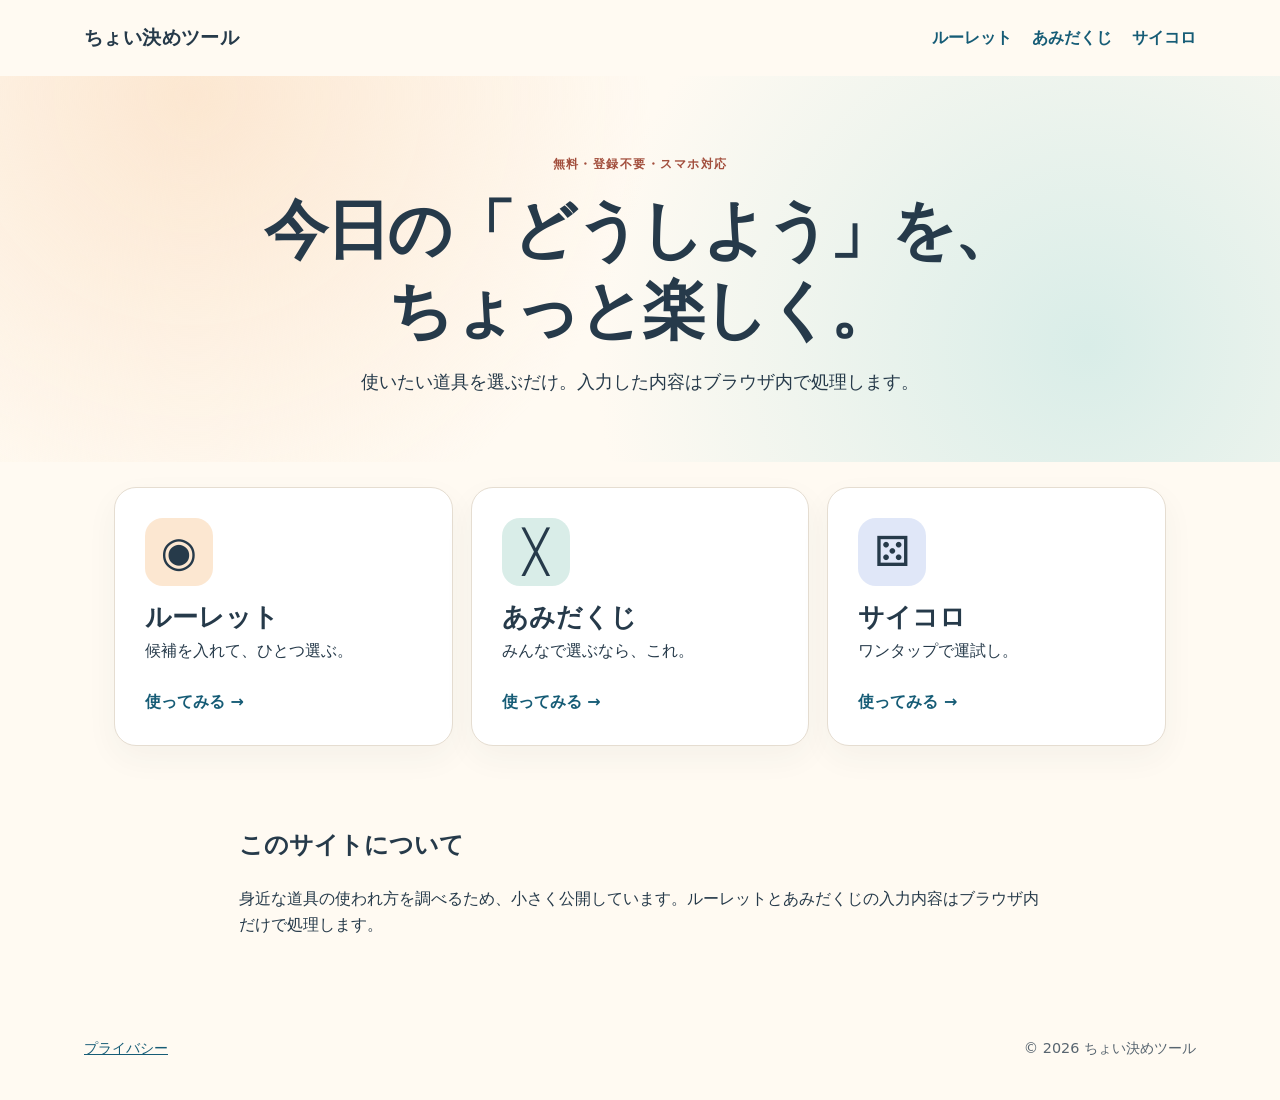
==== index.html @ 54b1e420 "Create static tool research site" ====
<!doctype html>
<html lang="ja">
<head>
  <meta charset="utf-8">
  <meta name="viewport" content="width=device-width, initial-scale=1">
  <meta name="description" content="無料・登録不要のルーレット、あみだくじ、サイコロ。迷ったことを楽しく決めよう。">
  <meta http-equiv="Content-Security-Policy" content="default-src 'none'; script-src 'self' https://www.googletagmanager.com; style-src 'self'; img-src 'self' data:; connect-src https://www.google-analytics.com https://region1.google-analytics.com; base-uri 'none'; form-action 'none'; object-src 'none'">
  <title>ちょい決めツール｜迷ったら、楽しく決めよう</title>
  <link rel="stylesheet" href="./assets/style.css">
  <script defer src="./assets/config.js"></script>
  <script defer src="./assets/analytics.js"></script>
</head>
<body>
  <header class="site-header"><a class="brand" href="./">ちょい決めツール</a><nav aria-label="ツール"><a href="./roulette.html">ルーレット</a><a href="./amidaku.html">あみだくじ</a><a href="./dice.html">サイコロ</a></nav></header>
  <main>
    <section class="hero"><div class="eyebrow">無料・登録不要・スマホ対応</div><h1>今日の「どうしよう」を、<br>ちょっと楽しく。</h1><p>使いたい道具を選ぶだけ。入力した内容はブラウザ内で処理します。</p></section>
    <div class="tool-grid">
      <a class="tool-card" href="./roulette.html"><span class="tool-icon">◉</span><h2>ルーレット</h2><p>候補を入れて、ひとつ選ぶ。</p><strong>使ってみる →</strong></a>
      <a class="tool-card" href="./amidaku.html"><span class="tool-icon">╳</span><h2>あみだくじ</h2><p>みんなで選ぶなら、これ。</p><strong>使ってみる →</strong></a>
      <a class="tool-card" href="./dice.html"><span class="tool-icon">⚄</span><h2>サイコロ</h2><p>ワンタップで運試し。</p><strong>使ってみる →</strong></a>
    </div>
    <section class="about"><h2>このサイトについて</h2><p>身近な道具の使われ方を調べるため、小さく公開しています。ルーレットとあみだくじの入力内容はブラウザ内だけで処理します。</p></section>
  </main>
  <footer><a href="./privacy.html">プライバシー</a><span>© 2026 ちょい決めツール</span></footer>
</body>
</html>
---- assets/style.css ----
:root{font-family:system-ui,-apple-system,"Hiragino Kaku Gothic ProN","Yu Gothic",sans-serif;color:#263a4a;background:#fffaf2;line-height:1.65}
*{box-sizing:border-box}html{scroll-behavior:smooth}body{margin:0}a{color:#165c76}a:focus-visible,button:focus-visible,textarea:focus-visible,select:focus-visible{outline:3px solid #195e82;outline-offset:3px}.site-header{max-width:1160px;margin:auto;min-height:76px;padding:18px 24px;display:flex;align-items:center;justify-content:space-between;gap:20px}.brand{font-size:1.2rem;font-weight:850;letter-spacing:.02em;text-decoration:none;color:#263a4a}.site-header nav{display:flex;gap:20px;flex-wrap:wrap}.site-header nav a{text-decoration:none;font-weight:700}.site-header nav a:hover{text-decoration:underline}.hero{padding:78px 24px 48px;text-align:center;background:radial-gradient(circle at 15% 5%,#fce7d1,transparent 40%),radial-gradient(circle at 85% 70%,#d9ede8,transparent 44%)}.eyebrow{font-size:.76rem;letter-spacing:.12em;font-weight:800;color:#a24e3c}.hero h1{font-size:clamp(2.1rem,5.5vw,4rem);line-height:1.25;letter-spacing:-.04em;margin:16px 0}.hero p{font-size:1.1rem}.tool-nav{max-width:1000px;margin:-24px auto 24px;display:grid;grid-template-columns:repeat(3,1fr);gap:12px;padding:0 24px;position:relative}.tool-nav a{background:#fff;border:1px solid #eedfcf;border-radius:18px;padding:22px;text-align:center;font-weight:800;text-decoration:none;box-shadow:0 8px 30px #263a4a12;transition:transform .2s}.tool-nav a:hover{transform:translateY(-3px)}.tool-section{max-width:1120px;margin:0 auto;padding:60px 24px 90px;scroll-margin-top:10px;border-bottom:1px solid #e8e0d4}.section-heading{text-align:center;margin-bottom:28px}.section-heading h2{font-size:clamp(2rem,4vw,2.8rem);margin:5px 0}.section-heading p{margin:0}.workspace{display:grid;grid-template-columns:minmax(0,.9fr) minmax(0,1.1fr);gap:24px;align-items:stretch}.panel{background:white;border:1px solid #e5ddd1;border-radius:22px;padding:28px;box-shadow:0 12px 32px #263a4a0c;min-width:0}.panel label{display:block;font-weight:800;margin-bottom:10px}.panel textarea,.panel select{width:100%;border:1.5px solid #bac5ca;border-radius:12px;background:#fffdfa;color:#263a4a;font:inherit;padding:12px;resize:vertical}.panel select{max-width:220px;display:block}.panel button{font:inherit;cursor:pointer}.panel>button{margin-top:16px;border:0;border-radius:12px;background:#263a4a;color:white;padding:13px 24px;font-weight:800;min-height:50px}.panel>button:hover{background:#165c76}.hint{font-size:.84rem;color:#54626a;margin:10px 0}.error{color:#a42b29;font-weight:700;min-height:1.5em}.result-panel{text-align:center;display:flex;flex-direction:column;align-items:center;justify-content:center;background:#fffefb}.result-label{margin:12px 0 0;font-size:.8rem;font-weight:800;color:#667681}.result{display:block;font-size:clamp(1.25rem,3vw,2rem);font-weight:850;overflow-wrap:anywhere;margin:4px 0 12px}.wheel-wrap{position:relative;width:min(100%,310px);aspect-ratio:1}.wheel-wrap svg{width:100%;height:100%;transition:transform 2.8s cubic-bezier(.15,.78,.12,1)}.wheel-wrap .pointer{position:absolute;z-index:1;top:-11px;left:50%;transform:translateX(-50%);color:#263a4a;font-size:32px;line-height:1}.field-pair{display:grid;grid-template-columns:1fr 1fr;gap:12px}.ladder-scroll{width:100%;overflow:auto}.ladder-line{stroke:#627583;stroke-width:3;stroke-linecap:round}.ladder-highlight{fill:none;stroke:#e86748;stroke-width:7;stroke-linejoin:round;stroke-linecap:round}.ladder-label{fill:#263a4a;font-size:15px;font-weight:700}.choice-buttons{display:flex;gap:8px;flex-wrap:wrap;justify-content:center;margin:12px 0}.choice-button{border:1px solid #a9bac2;background:#ecf6f5;border-radius:999px;padding:7px 13px;font-weight:700;max-width:100%;overflow-wrap:anywhere}.choice-button:hover{background:#d8edeb}.dice-faces{min-height:160px;display:flex;align-items:center;justify-content:center;gap:8px;flex-wrap:wrap;font-size:clamp(4rem,10vw,7rem);line-height:1;color:#d8735a}.dice-faces span{display:inline-block}.about,.privacy{max-width:850px;margin:70px auto;padding:0 24px}.privacy{min-height:60vh}.privacy h1{font-size:2.2rem}.privacy p{margin:24px 0}footer{max-width:1160px;margin:0 auto;padding:28px 24px 40px;display:flex;justify-content:space-between;gap:20px;color:#586570;font-size:.9rem}@media(max-width:760px){.site-header{align-items:flex-start;flex-direction:column}.site-header nav{gap:10px;font-size:.88rem}.hero{padding-top:48px}.tool-nav{grid-template-columns:1fr}.tool-nav a{padding:14px}.workspace{grid-template-columns:1fr}.panel{padding:20px}.field-pair{gap:8px}.field-pair textarea{font-size:.9rem}.tool-section{padding-top:45px;padding-bottom:60px}}
@media(prefers-reduced-motion:reduce){html{scroll-behavior:auto}.wheel-wrap svg,.tool-nav a{transition:none}}
.tool-grid{max-width:1100px;margin:25px auto 80px;padding:0 24px;display:grid;grid-template-columns:repeat(3,minmax(0,1fr));gap:18px}.tool-card{display:block;background:white;color:#263a4a;border:1px solid #e5ddd1;border-radius:22px;padding:30px;text-decoration:none;box-shadow:0 12px 32px #263a4a0c;transition:transform .2s}.tool-card:hover{transform:translateY(-4px)}.tool-card h2{font-size:1.6rem;margin:10px 0 0}.tool-card p{margin:0 0 24px}.tool-card strong{color:#165c76}.tool-icon{display:inline-grid;place-items:center;width:68px;height:68px;border-radius:18px;background:#fce7d1;font-size:2.6rem}.tool-card:nth-child(2) .tool-icon{background:#d9ede8}.tool-card:nth-child(3) .tool-icon{background:#e0e7f8}.single-tool{max-width:1120px;margin:auto}.back{padding:16px 24px 0}.single-tool .tool-section{border:0;padding-top:16px}@media(max-width:760px){.tool-grid{grid-template-columns:1fr;margin-bottom:50px}.tool-card{padding:22px}}
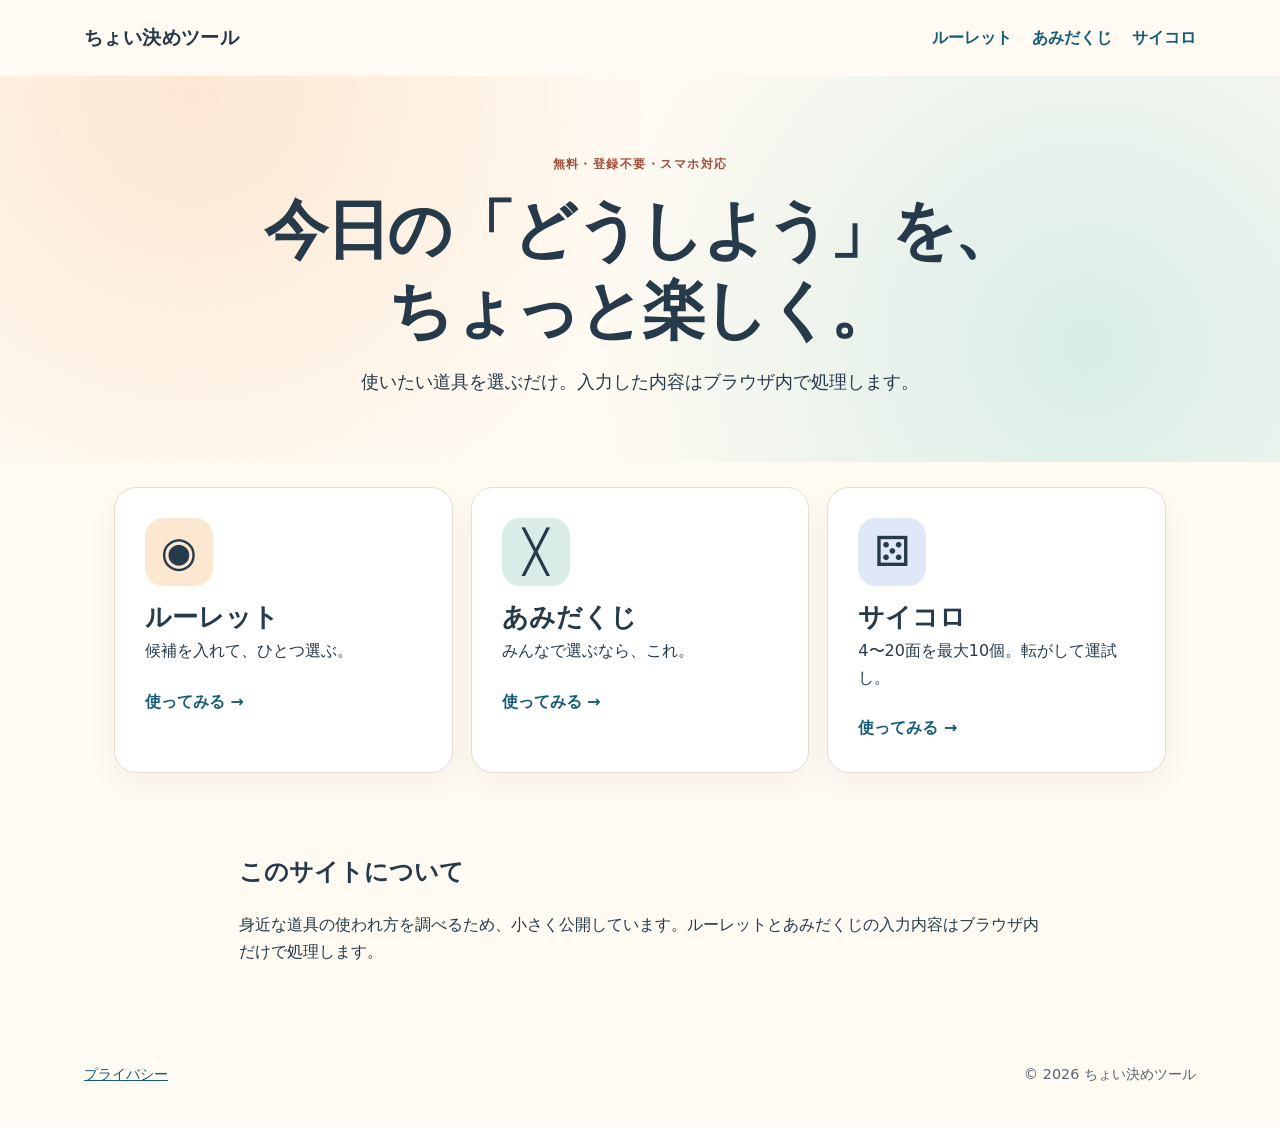
==== commit 359340e3: "Add animated multi-sided dice" ====
--- a/index.html
+++ b/index.html
@@ -4,7 +4,7 @@
   <meta charset="utf-8">
   <meta name="viewport" content="width=device-width, initial-scale=1">
   <meta name="description" content="無料・登録不要のルーレット、あみだくじ、サイコロ。迷ったことを楽しく決めよう。">
-  <meta http-equiv="Content-Security-Policy" content="default-src 'none'; script-src 'self' https://www.googletagmanager.com; style-src 'self'; img-src 'self' data:; connect-src https://www.google-analytics.com https://region1.google-analytics.com; base-uri 'none'; form-action 'none'; object-src 'none'">
+  <meta http-equiv="Content-Security-Policy" content="default-src 'none'; script-src 'self' https://www.googletagmanager.com; style-src 'self'; img-src 'self' data: https://www.googletagmanager.com https://*.google-analytics.com; connect-src https://www.googletagmanager.com https://*.google-analytics.com https://*.google.com; base-uri 'none'; form-action 'none'; object-src 'none'">
   <title>ちょい決めツール｜迷ったら、楽しく決めよう</title>
   <link rel="stylesheet" href="./assets/style.css">
   <script defer src="./assets/config.js"></script>
@@ -17,7 +17,7 @@
     <div class="tool-grid">
       <a class="tool-card" href="./roulette.html"><span class="tool-icon">◉</span><h2>ルーレット</h2><p>候補を入れて、ひとつ選ぶ。</p><strong>使ってみる →</strong></a>
       <a class="tool-card" href="./amidaku.html"><span class="tool-icon">╳</span><h2>あみだくじ</h2><p>みんなで選ぶなら、これ。</p><strong>使ってみる →</strong></a>
-      <a class="tool-card" href="./dice.html"><span class="tool-icon">⚄</span><h2>サイコロ</h2><p>ワンタップで運試し。</p><strong>使ってみる →</strong></a>
+      <a class="tool-card" href="./dice.html"><span class="tool-icon">⚄</span><h2>サイコロ</h2><p>4〜20面を最大10個。転がして運試し。</p><strong>使ってみる →</strong></a>
     </div>
     <section class="about"><h2>このサイトについて</h2><p>身近な道具の使われ方を調べるため、小さく公開しています。ルーレットとあみだくじの入力内容はブラウザ内だけで処理します。</p></section>
   </main>
--- a/assets/style.css
+++ b/assets/style.css
@@ -1,4 +1,115 @@
 :root{font-family:system-ui,-apple-system,"Hiragino Kaku Gothic ProN","Yu Gothic",sans-serif;color:#263a4a;background:#fffaf2;line-height:1.65}
-*{box-sizing:border-box}html{scroll-behavior:smooth}body{margin:0}a{color:#165c76}a:focus-visible,button:focus-visible,textarea:focus-visible,select:focus-visible{outline:3px solid #195e82;outline-offset:3px}.site-header{max-width:1160px;margin:auto;min-height:76px;padding:18px 24px;display:flex;align-items:center;justify-content:space-between;gap:20px}.brand{font-size:1.2rem;font-weight:850;letter-spacing:.02em;text-decoration:none;color:#263a4a}.site-header nav{display:flex;gap:20px;flex-wrap:wrap}.site-header nav a{text-decoration:none;font-weight:700}.site-header nav a:hover{text-decoration:underline}.hero{padding:78px 24px 48px;text-align:center;background:radial-gradient(circle at 15% 5%,#fce7d1,transparent 40%),radial-gradient(circle at 85% 70%,#d9ede8,transparent 44%)}.eyebrow{font-size:.76rem;letter-spacing:.12em;font-weight:800;color:#a24e3c}.hero h1{font-size:clamp(2.1rem,5.5vw,4rem);line-height:1.25;letter-spacing:-.04em;margin:16px 0}.hero p{font-size:1.1rem}.tool-nav{max-width:1000px;margin:-24px auto 24px;display:grid;grid-template-columns:repeat(3,1fr);gap:12px;padding:0 24px;position:relative}.tool-nav a{background:#fff;border:1px solid #eedfcf;border-radius:18px;padding:22px;text-align:center;font-weight:800;text-decoration:none;box-shadow:0 8px 30px #263a4a12;transition:transform .2s}.tool-nav a:hover{transform:translateY(-3px)}.tool-section{max-width:1120px;margin:0 auto;padding:60px 24px 90px;scroll-margin-top:10px;border-bottom:1px solid #e8e0d4}.section-heading{text-align:center;margin-bottom:28px}.section-heading h2{font-size:clamp(2rem,4vw,2.8rem);margin:5px 0}.section-heading p{margin:0}.workspace{display:grid;grid-template-columns:minmax(0,.9fr) minmax(0,1.1fr);gap:24px;align-items:stretch}.panel{background:white;border:1px solid #e5ddd1;border-radius:22px;padding:28px;box-shadow:0 12px 32px #263a4a0c;min-width:0}.panel label{display:block;font-weight:800;margin-bottom:10px}.panel textarea,.panel select{width:100%;border:1.5px solid #bac5ca;border-radius:12px;background:#fffdfa;color:#263a4a;font:inherit;padding:12px;resize:vertical}.panel select{max-width:220px;display:block}.panel button{font:inherit;cursor:pointer}.panel>button{margin-top:16px;border:0;border-radius:12px;background:#263a4a;color:white;padding:13px 24px;font-weight:800;min-height:50px}.panel>button:hover{background:#165c76}.hint{font-size:.84rem;color:#54626a;margin:10px 0}.error{color:#a42b29;font-weight:700;min-height:1.5em}.result-panel{text-align:center;display:flex;flex-direction:column;align-items:center;justify-content:center;background:#fffefb}.result-label{margin:12px 0 0;font-size:.8rem;font-weight:800;color:#667681}.result{display:block;font-size:clamp(1.25rem,3vw,2rem);font-weight:850;overflow-wrap:anywhere;margin:4px 0 12px}.wheel-wrap{position:relative;width:min(100%,310px);aspect-ratio:1}.wheel-wrap svg{width:100%;height:100%;transition:transform 2.8s cubic-bezier(.15,.78,.12,1)}.wheel-wrap .pointer{position:absolute;z-index:1;top:-11px;left:50%;transform:translateX(-50%);color:#263a4a;font-size:32px;line-height:1}.field-pair{display:grid;grid-template-columns:1fr 1fr;gap:12px}.ladder-scroll{width:100%;overflow:auto}.ladder-line{stroke:#627583;stroke-width:3;stroke-linecap:round}.ladder-highlight{fill:none;stroke:#e86748;stroke-width:7;stroke-linejoin:round;stroke-linecap:round}.ladder-label{fill:#263a4a;font-size:15px;font-weight:700}.choice-buttons{display:flex;gap:8px;flex-wrap:wrap;justify-content:center;margin:12px 0}.choice-button{border:1px solid #a9bac2;background:#ecf6f5;border-radius:999px;padding:7px 13px;font-weight:700;max-width:100%;overflow-wrap:anywhere}.choice-button:hover{background:#d8edeb}.dice-faces{min-height:160px;display:flex;align-items:center;justify-content:center;gap:8px;flex-wrap:wrap;font-size:clamp(4rem,10vw,7rem);line-height:1;color:#d8735a}.dice-faces span{display:inline-block}.about,.privacy{max-width:850px;margin:70px auto;padding:0 24px}.privacy{min-height:60vh}.privacy h1{font-size:2.2rem}.privacy p{margin:24px 0}footer{max-width:1160px;margin:0 auto;padding:28px 24px 40px;display:flex;justify-content:space-between;gap:20px;color:#586570;font-size:.9rem}@media(max-width:760px){.site-header{align-items:flex-start;flex-direction:column}.site-header nav{gap:10px;font-size:.88rem}.hero{padding-top:48px}.tool-nav{grid-template-columns:1fr}.tool-nav a{padding:14px}.workspace{grid-template-columns:1fr}.panel{padding:20px}.field-pair{gap:8px}.field-pair textarea{font-size:.9rem}.tool-section{padding-top:45px;padding-bottom:60px}}
-@media(prefers-reduced-motion:reduce){html{scroll-behavior:auto}.wheel-wrap svg,.tool-nav a{transition:none}}
+*{box-sizing:border-box}html{scroll-behavior:smooth}body{margin:0}a{color:#165c76}a:focus-visible,button:focus-visible,textarea:focus-visible,select:focus-visible{outline:3px solid #195e82;outline-offset:3px}.site-header{max-width:1160px;margin:auto;min-height:76px;padding:18px 24px;display:flex;align-items:center;justify-content:space-between;gap:20px}.brand{font-size:1.2rem;font-weight:850;letter-spacing:.02em;text-decoration:none;color:#263a4a}.site-header nav{display:flex;gap:20px;flex-wrap:wrap}.site-header nav a{text-decoration:none;font-weight:700}.site-header nav a:hover{text-decoration:underline}.hero{padding:78px 24px 48px;text-align:center;background:radial-gradient(circle at 15% 5%,#fce7d1,transparent 40%),radial-gradient(circle at 85% 70%,#d9ede8,transparent 44%)}.eyebrow{font-size:.76rem;letter-spacing:.12em;font-weight:800;color:#a24e3c}.hero h1{font-size:clamp(2.1rem,5.5vw,4rem);line-height:1.25;letter-spacing:-.04em;margin:16px 0}.hero p{font-size:1.1rem}.tool-nav{max-width:1000px;margin:-24px auto 24px;display:grid;grid-template-columns:repeat(3,1fr);gap:12px;padding:0 24px;position:relative}.tool-nav a{background:#fff;border:1px solid #eedfcf;border-radius:18px;padding:22px;text-align:center;font-weight:800;text-decoration:none;box-shadow:0 8px 30px #263a4a12;transition:transform .2s}.tool-nav a:hover{transform:translateY(-3px)}.tool-section{max-width:1120px;margin:0 auto;padding:60px 24px 90px;scroll-margin-top:10px;border-bottom:1px solid #e8e0d4}.section-heading{text-align:center;margin-bottom:28px}.section-heading h2{font-size:clamp(2rem,4vw,2.8rem);margin:5px 0}.section-heading p{margin:0}.workspace{display:grid;grid-template-columns:minmax(0,.9fr) minmax(0,1.1fr);gap:24px;align-items:stretch}.panel{background:white;border:1px solid #e5ddd1;border-radius:22px;padding:28px;box-shadow:0 12px 32px #263a4a0c;min-width:0}.panel label{display:block;font-weight:800;margin-bottom:10px}.panel textarea,.panel select{width:100%;border:1.5px solid #bac5ca;border-radius:12px;background:#fffdfa;color:#263a4a;font:inherit;padding:12px;resize:vertical}.panel select{max-width:220px;display:block}.panel button{font:inherit;cursor:pointer}.panel>button{margin-top:16px;border:0;border-radius:12px;background:#263a4a;color:white;padding:13px 24px;font-weight:800;min-height:50px}.panel>button:hover{background:#165c76}.hint{font-size:.84rem;color:#54626a;margin:10px 0}.error{color:#a42b29;font-weight:700;min-height:1.5em}.result-panel{text-align:center;display:flex;flex-direction:column;align-items:center;justify-content:center;background:#fffefb}.result-label{margin:12px 0 0;font-size:.8rem;font-weight:800;color:#667681}.result{display:block;font-size:clamp(1.25rem,3vw,2rem);font-weight:850;overflow-wrap:anywhere;margin:4px 0 12px}.wheel-wrap{position:relative;width:min(100%,310px);aspect-ratio:1}.wheel-wrap svg{width:100%;height:100%;transition:transform 2.8s cubic-bezier(.15,.78,.12,1)}.wheel-wrap .pointer{position:absolute;z-index:1;top:-11px;left:50%;transform:translateX(-50%);color:#263a4a;font-size:32px;line-height:1}.ladder-line{stroke:#627583;stroke-width:3;stroke-linecap:round}.ladder-highlight{fill:none;stroke:#e86748;stroke-width:7;stroke-linejoin:round;stroke-linecap:round}.choice-buttons{display:flex;gap:8px;flex-wrap:wrap;justify-content:center;margin:12px 0}.choice-button{border:1px solid #a9bac2;background:#ecf6f5;border-radius:999px;padding:7px 13px;font-weight:700;max-width:100%;overflow-wrap:anywhere}.choice-button:hover{background:#d8edeb}.dice-faces{min-height:160px;display:flex;align-items:center;justify-content:center;gap:8px;flex-wrap:wrap;font-size:clamp(4rem,10vw,7rem);line-height:1;color:#d8735a}.dice-faces span{display:inline-block}.about,.privacy{max-width:850px;margin:70px auto;padding:0 24px}.privacy{min-height:60vh}.privacy h1{font-size:2.2rem}.privacy p{margin:24px 0}footer{max-width:1160px;margin:0 auto;padding:28px 24px 40px;display:flex;justify-content:space-between;gap:20px;color:#586570;font-size:.9rem}@media(max-width:760px){.site-header{align-items:flex-start;flex-direction:column}.site-header nav{gap:10px;font-size:.88rem}.hero{padding-top:48px}.tool-nav{grid-template-columns:1fr}.tool-nav a{padding:14px}.workspace{grid-template-columns:1fr}.panel{padding:20px}.tool-section{padding-top:45px;padding-bottom:60px}}
+@media(prefers-reduced-motion:reduce){html{scroll-behavior:auto}.tool-nav a{transition:none}}
 .tool-grid{max-width:1100px;margin:25px auto 80px;padding:0 24px;display:grid;grid-template-columns:repeat(3,minmax(0,1fr));gap:18px}.tool-card{display:block;background:white;color:#263a4a;border:1px solid #e5ddd1;border-radius:22px;padding:30px;text-decoration:none;box-shadow:0 12px 32px #263a4a0c;transition:transform .2s}.tool-card:hover{transform:translateY(-4px)}.tool-card h2{font-size:1.6rem;margin:10px 0 0}.tool-card p{margin:0 0 24px}.tool-card strong{color:#165c76}.tool-icon{display:inline-grid;place-items:center;width:68px;height:68px;border-radius:18px;background:#fce7d1;font-size:2.6rem}.tool-card:nth-child(2) .tool-icon{background:#d9ede8}.tool-card:nth-child(3) .tool-icon{background:#e0e7f8}.single-tool{max-width:1120px;margin:auto}.back{padding:16px 24px 0}.single-tool .tool-section{border:0;padding-top:16px}@media(max-width:760px){.tool-grid{grid-template-columns:1fr;margin-bottom:50px}.tool-card{padding:22px}}
+.section-heading h1{font-size:clamp(2rem,4vw,2.8rem);margin:5px 0}.guide{max-width:760px;margin:44px auto 0;color:#3d4e5a}.guide h2{font-size:1.3rem;margin-bottom:10px}.guide p{margin:10px 0}.wheel-wrap svg{transform-origin:50% 50%;transform-box:fill-box}.panel>button:disabled{opacity:.65;cursor:wait}
+
+.motion-control{margin-top:14px;font-size:.9rem;cursor:pointer}.motion-control input{width:18px;height:18px;vertical-align:middle;accent-color:#165c76}
+.wheel-sector{transition:opacity .6s ease,filter .6s ease}
+.result-panel{overflow:hidden}
+.burst-layer[hidden]{display:none}
+.burst-layer{position:absolute;inset:0;z-index:4;pointer-events:none}
+.burst-half{position:absolute;inset:0}
+.burst-half svg{display:block;width:100%;height:100%;transition:none}
+.burst-left{clip-path:inset(0 50% 0 0)}
+.burst-right{clip-path:inset(0 0 0 50%)}
+.burst-layer.active .burst-left{animation:burst-left 1.1s cubic-bezier(.2,.75,.25,1) forwards}
+.burst-layer.active .burst-right{animation:burst-right 1.1s cubic-bezier(.2,.75,.25,1) forwards}
+.burst-flash{position:absolute;inset:-18%;border-radius:50%;background:repeating-conic-gradient(from 0deg,transparent 0deg 12deg,#ffe981 12deg 15deg,transparent 15deg 30deg);opacity:0}
+.burst-layer.active .burst-flash{animation:burst-rays 1.8s ease-out forwards}
+.burst-reveal{position:absolute;inset:0;z-index:2;display:grid;place-items:center;padding:24px;border-radius:50%;background:radial-gradient(circle,#fff9d2 0%,#ffc36f 38%,#f1745c 68%,transparent 74%);font-size:clamp(1.5rem,5vw,2.8rem);font-weight:900;color:#6e2219;line-height:1.15;text-align:center;overflow-wrap:anywhere;text-shadow:0 2px 0 #fff3c9,0 5px 18px #6e221966}
+.burst-layer.active .burst-reveal{animation:burst-pop .8s cubic-bezier(.16,1.4,.3,1) both}
+@keyframes burst-left{to{transform:translateX(-70%) rotate(-15deg);opacity:.1}}
+@keyframes burst-right{to{transform:translateX(70%) rotate(15deg);opacity:.1}}
+@keyframes burst-rays{0%{opacity:0;transform:scale(.3) rotate(0)}35%{opacity:1}100%{opacity:.28;transform:scale(1.5) rotate(35deg)}}
+@keyframes burst-pop{0%{opacity:0;transform:scale(.2)}60%{opacity:1;transform:scale(1.14)}100%{opacity:1;transform:scale(1)}}
+
+.amidaku-controls{display:flex;align-items:center;gap:16px 24px;flex-wrap:wrap}
+.amidaku-controls label{margin:0 0 5px}
+.amidaku-controls select{min-width:120px}
+.amidaku-controls .error{flex-basis:100%;margin:0;min-height:0}
+.ladder-actions{display:flex;align-items:center;gap:10px;flex-wrap:wrap}
+.ladder-actions button{border:0;border-radius:10px;background:#263a4a;color:white;padding:10px 18px;font-weight:800;min-height:44px}
+.ladder-actions button:hover{background:#165c76}
+.ladder-actions button:disabled{opacity:.48;cursor:not-allowed}
+.amidaku-board{margin-top:18px;text-align:center;overflow:hidden}
+.amidaku-board>.hint:first-child{margin:0 0 10px}
+.amidaku-summary>.hint{margin:4px 0}
+.amidaku-summary>button{border:0;border-radius:10px;background:#263a4a;color:white;padding:8px 16px;font-weight:800;min-height:38px;margin-top:6px}
+.amidaku-summary>button:hover{background:#165c76}
+.ladder-row-label{font-size:.88rem;font-weight:850;margin:12px 0 4px}
+.ladder-slots{display:grid;width:100%;min-width:0}
+.ladder-slot{min-width:0;padding:0 3px;display:flex;flex-direction:column;align-items:center;gap:4px;border-radius:8px}
+.ladder-slot input{width:100%;min-width:0;max-width:100%;height:36px;border:1px solid #acbdc4;border-radius:7px;background:#fffdfa;color:#263a4a;text-align:center;font:inherit;font-size:clamp(.7rem,1.4vw,.95rem);padding:4px;overflow:hidden;text-overflow:ellipsis}
+.ladder-slot input:focus-visible,.ladder-drag:focus-visible{outline:3px solid #195e82;outline-offset:2px}
+.ladder-drag{border:1px solid #a9bac2;border-radius:7px;background:#ecf6f5;color:#263a4a;min-width:28px;min-height:28px;padding:0 4px;line-height:1;cursor:grab;touch-action:none}
+.ladder-slot.dragging{opacity:.6}
+.ladder-slot.drop-target{outline:3px solid #e86748;outline-offset:-2px}
+.ladder-center{position:relative;width:100%;height:clamp(320px,46vw,500px);margin:3px 0}
+.ladder-center svg{display:block;width:100%;height:100%}
+.ladder-center .ladder-line,.ladder-center .ladder-highlight{vector-effect:non-scaling-stroke}
+.ladder-cover[hidden]{display:none}
+.ladder-cover{position:absolute;z-index:2;left:0;right:0;top:24px;bottom:24px;display:grid;place-items:center;border:3px solid #fffaf2;border-radius:14px;background:repeating-linear-gradient(135deg,#e0edf1 0 22px,#cce1e9 22px 44px);box-shadow:0 8px 24px #263a4a33;transition:clip-path 1.8s ease,opacity 1.8s ease;clip-path:inset(0 0 0 0)}
+.ladder-cover span{padding:12px 18px;border-radius:999px;background:#fffefb;color:#263a4a;font-weight:850;box-shadow:0 3px 12px #263a4a22}
+.ladder-cover.opening{clip-path:inset(100% 0 0 0);opacity:0}
+@media(max-width:760px){.workspace{grid-template-columns:minmax(0,1fr)}.amidaku-board{padding:14px}.ladder-slot{padding:0 1px}.ladder-slot input{padding:2px;font-size:.7rem}.ladder-cover span{font-size:.85rem;padding:8px 10px}}
+
+.dice-settings{display:grid;grid-template-columns:repeat(2,minmax(0,1fr));gap:12px}
+.dice-settings>div{min-width:0}
+.dice-faces{min-height:170px;gap:10px;padding:40px 0 22px;font-size:inherit;line-height:normal;color:inherit}
+.dice-faces .die{--die-color:#f7a46b;display:grid;place-items:center;width:74px;height:74px;flex:none;border-radius:14px;background:linear-gradient(145deg,#fff8e6,var(--die-color));color:#263a4a;font-size:2rem;font-weight:900;text-shadow:0 1px #ffffffaa;filter:drop-shadow(0 5px 4px #263a4a22);transform-origin:50% 50%}
+.dice-faces .die-value{display:block}
+.dice-faces.single .die{width:110px;height:110px;font-size:2.8rem}
+.die-d4{clip-path:polygon(50% 2%,98% 94%,2% 94%)}
+.dice-faces .die-d6{--die-color:#f7a46b}
+.dice-faces .die-d8{--die-color:#a8d9ce;clip-path:polygon(50% 0,100% 50%,50% 100%,0 50%)}
+.dice-faces .die-d10{--die-color:#a9bff1;clip-path:polygon(50% 0,95% 28%,80% 85%,50% 100%,20% 85%,5% 28%)}
+.dice-faces .die-d12{--die-color:#f3cce0;clip-path:polygon(25% 5%,75% 5%,98% 50%,75% 95%,25% 95%,2% 50%)}
+.dice-faces .die-d20{--die-color:#ead28a;clip-path:polygon(50% 0,78% 9%,97% 35%,97% 65%,78% 91%,50% 100%,22% 91%,3% 65%,3% 35%,22% 9%)}
+.die.rolling{animation:die-tumble 950ms cubic-bezier(.22,.72,.24,1) both}
+@keyframes die-tumble{0%{transform:translateY(-45px) rotate(-65deg) scale(.78)}24%{transform:translateY(18px) rotate(72deg) scale(1.08)}48%{transform:translateY(-24px) rotate(175deg) scale(.9)}75%{transform:translateY(11px) rotate(315deg) scale(1.05)}100%{transform:translateY(0) rotate(360deg) scale(1)}}
+
+@media(min-width:900px){
+  .tool-page .site-header{min-height:50px;padding:6px 24px}
+  .tool-page .back{display:none}
+  .tool-page .single-tool .tool-section{padding:0 24px 6px}
+  .tool-page .section-heading{display:flex;align-items:baseline;gap:10px;text-align:left;margin:0 0 8px}
+  .tool-page .section-heading .eyebrow{font-size:.68rem}
+  .tool-page .section-heading h1{font-size:1.65rem;line-height:1.3;margin:0;white-space:nowrap}
+  .tool-page .section-heading p{font-size:.85rem}
+  .tool-page .guide{max-width:none;margin:5px 0 0;display:grid;grid-template-columns:auto 1fr 1fr;align-items:start;gap:10px;font-size:.74rem;line-height:1.3}
+  .tool-page .guide h2{font-size:.9rem;margin:0;white-space:nowrap}
+  .tool-page .guide p{margin:0}
+  .tool-page footer{padding:4px 24px 6px;font-size:.78rem}
+  #roulette .workspace{gap:16px}
+  #roulette .panel{padding:16px 20px}
+  #roulette .panel textarea{height:clamp(145px,22dvh,190px)}
+  #roulette .panel>button{min-height:42px;margin-top:8px;padding:8px 18px}
+  #roulette .hint{font-size:.74rem;line-height:1.4;margin:5px 0}
+  #roulette .motion-control{margin-top:6px;margin-bottom:0;line-height:1.3;font-size:.82rem}
+  #roulette .error{min-height:0;margin:0}
+  #roulette .wheel-wrap{width:min(100%,310px,40dvh)}
+  #roulette .result-label{margin-top:4px}
+  #roulette .result{margin:0;font-size:1.45rem}
+  #amidaku .amidaku-controls{padding:9px 16px;gap:8px 16px}
+  #amidaku .amidaku-controls>div:first-child{display:flex;align-items:center;gap:8px}
+  #amidaku .amidaku-controls label{font-size:.8rem;margin:0;white-space:nowrap;flex:none}
+  #amidaku .amidaku-controls select{padding:6px 10px;line-height:1.2}
+  #amidaku .ladder-actions button{min-height:38px;padding:7px 14px}
+  #amidaku .amidaku-board{margin-top:8px;padding:8px 16px 6px}
+  #amidaku .amidaku-board>.hint:first-child{margin:0;font-size:.74rem;line-height:1.3}
+  #amidaku .ladder-row-label{margin:2px 0;font-size:.8rem;line-height:1.2}
+  #amidaku .ladder-slot{gap:2px}
+  #amidaku .ladder-slot input{height:30px}
+  #amidaku .ladder-drag{min-height:22px}
+  #amidaku .ladder-center{height:clamp(160px,calc(100vh - 565px),340px);height:clamp(160px,calc(100dvh - 565px),340px);margin:1px 0}
+  #amidaku .ladder-cover{top:18px;bottom:18px}
+  #amidaku .choice-buttons{margin:3px 0;gap:4px}
+  #amidaku .choice-button{padding:3px 9px;font-size:.8rem}
+  #amidaku .result{font-size:1rem;line-height:1.3;margin:2px 0}
+  #amidaku .amidaku-summary>.hint{font-size:.74rem;line-height:1.3;margin:3px 0}
+  #amidaku .amidaku-summary>button{min-height:32px;margin-top:4px;padding:5px 14px;font-size:.8rem}
+  #amidaku .amidaku-board.has-results .amidaku-summary{display:flex;flex-wrap:wrap;align-items:center;justify-content:center;gap:8px;min-height:32px}
+  #amidaku .amidaku-board.has-results .amidaku-summary>.hint{display:none}
+  #amidaku .amidaku-board.has-results .choice-buttons,#amidaku .amidaku-board.has-results .result,#amidaku .amidaku-board.has-results .amidaku-summary>button{margin:0}
+}
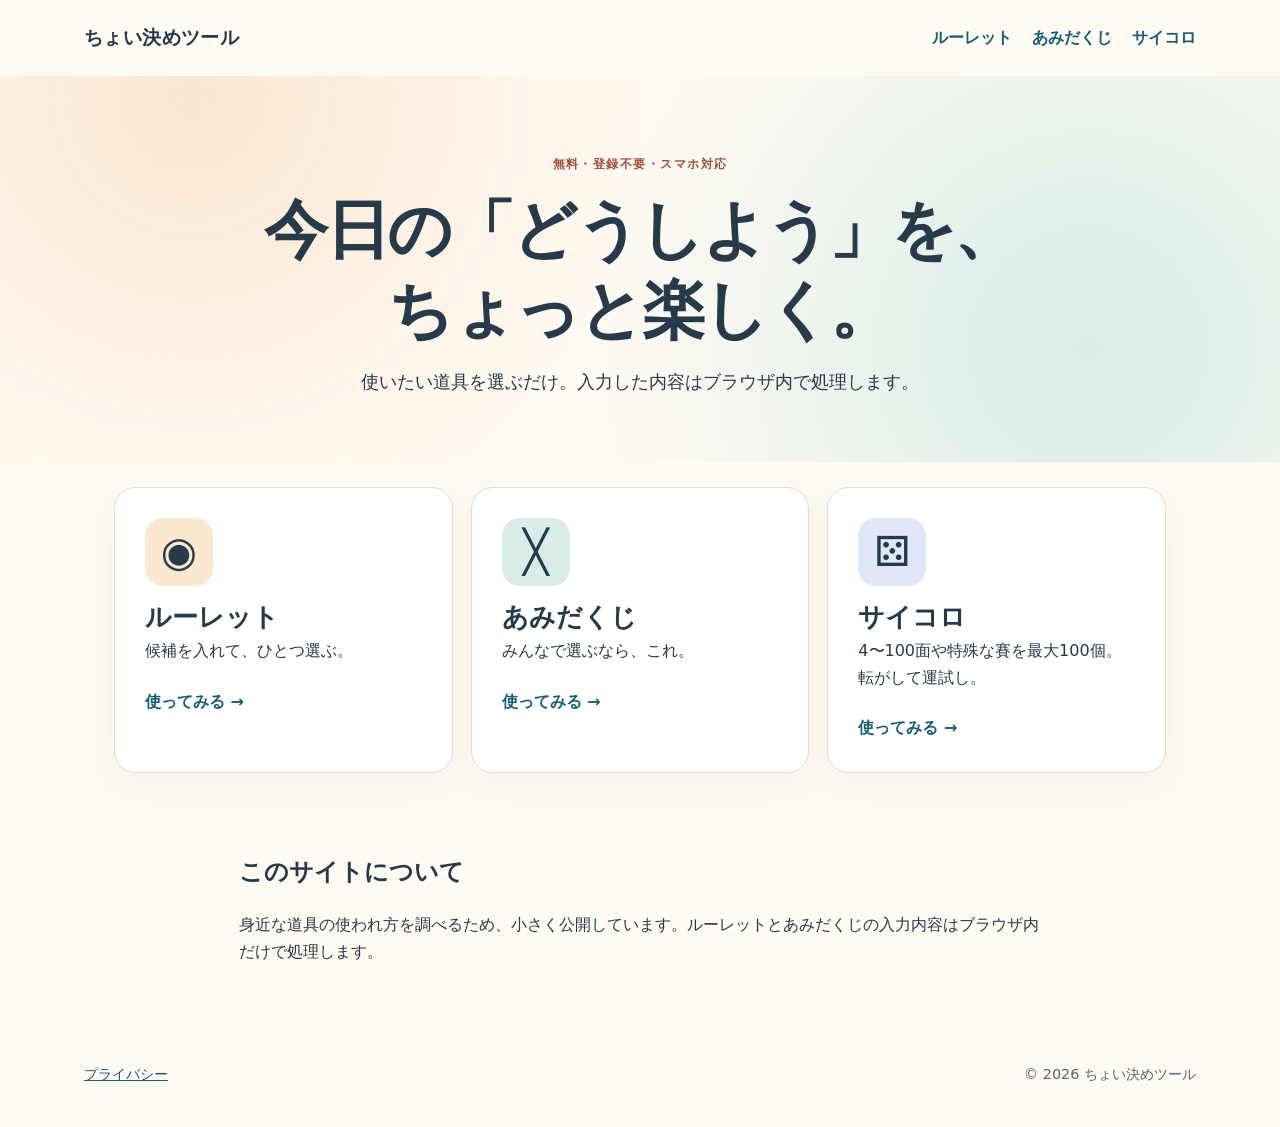
==== commit 35290391: "Expand dice types and support up to 100 dice" ====
--- a/index.html
+++ b/index.html
@@ -17,7 +17,7 @@
     <div class="tool-grid">
       <a class="tool-card" href="./roulette.html"><span class="tool-icon">◉</span><h2>ルーレット</h2><p>候補を入れて、ひとつ選ぶ。</p><strong>使ってみる →</strong></a>
       <a class="tool-card" href="./amidaku.html"><span class="tool-icon">╳</span><h2>あみだくじ</h2><p>みんなで選ぶなら、これ。</p><strong>使ってみる →</strong></a>
-      <a class="tool-card" href="./dice.html"><span class="tool-icon">⚄</span><h2>サイコロ</h2><p>4〜20面を最大10個。転がして運試し。</p><strong>使ってみる →</strong></a>
+      <a class="tool-card" href="./dice.html"><span class="tool-icon">⚄</span><h2>サイコロ</h2><p>4〜100面や特殊な賽を最大100個。転がして運試し。</p><strong>使ってみる →</strong></a>
     </div>
     <section class="about"><h2>このサイトについて</h2><p>身近な道具の使われ方を調べるため、小さく公開しています。ルーレットとあみだくじの入力内容はブラウザ内だけで処理します。</p></section>
   </main>
--- a/assets/style.css
+++ b/assets/style.css
@@ -56,6 +56,10 @@
 
 .dice-settings{display:grid;grid-template-columns:repeat(2,minmax(0,1fr));gap:12px}
 .dice-settings>div{min-width:0}
+.dice-custom-wrap[hidden]{display:none}
+.dice-custom-wrap{margin-top:12px}
+.dice-custom-wrap input{width:min(100%,220px);border:1.5px solid #bac5ca;border-radius:12px;background:#fffdfa;color:#263a4a;font:inherit;padding:10px 12px}
+#dice .error:empty{display:none}
 .dice-faces{min-height:170px;gap:10px;padding:40px 0 22px;font-size:inherit;line-height:normal;color:inherit}
 .dice-faces .die{--die-color:#f7a46b;display:grid;place-items:center;width:74px;height:74px;flex:none;border-radius:14px;background:linear-gradient(145deg,#fff8e6,var(--die-color));color:#263a4a;font-size:2rem;font-weight:900;text-shadow:0 1px #ffffffaa;filter:drop-shadow(0 5px 4px #263a4a22);transform-origin:50% 50%}
 .dice-faces .die-value{display:block}
@@ -66,6 +70,23 @@
 .dice-faces .die-d10{--die-color:#a9bff1;clip-path:polygon(50% 0,95% 28%,80% 85%,50% 100%,20% 85%,5% 28%)}
 .dice-faces .die-d12{--die-color:#f3cce0;clip-path:polygon(25% 5%,75% 5%,98% 50%,75% 95%,25% 95%,2% 50%)}
 .dice-faces .die-d20{--die-color:#ead28a;clip-path:polygon(50% 0,78% 9%,97% 35%,97% 65%,78% 91%,50% 100%,22% 91%,3% 65%,3% 35%,22% 9%)}
+.dice-faces .die-d30{--die-color:#c6dabb;clip-path:polygon(50% 0,78% 9%,97% 35%,97% 65%,78% 91%,50% 100%,22% 91%,3% 65%,3% 35%,22% 9%)}
+.dice-faces .die-d60{--die-color:#cbbce8;border-radius:50%}
+.dice-faces .die-d100{--die-color:#a8d9ce;border-radius:50%}
+.dice-faces .die-shigoro{--die-color:#f5ba82}
+.dice-faces .die-pinzoro{--die-color:#f0b3bb}
+.dice-faces .die-custom{--die-color:#becedb;border-radius:50%;font-size:1.15rem}
+.dice-faces.single .die-custom{font-size:1.65rem}
+#dice.many-dice .workspace{grid-template-columns:minmax(0,1fr)}
+#dice.many-dice .dice-faces{min-height:0;gap:5px;padding:14px 0 5px}
+#dice.many-dice .dice-faces .die{width:42px;height:42px;border-radius:9px;font-size:1.05rem}
+#dice.many-dice .dice-faces .die-custom{font-size:.82rem}
+#dice.many-dice .result-panel{padding:12px 20px}
+#dice.many-dice .result-label{margin-top:3px}
+#dice.many-dice .result{font-size:1.3rem;margin:2px 0}
+#dice-roll-details{font-size:.84rem;max-width:100%;text-align:left}
+#dice-roll-details summary{cursor:pointer;font-weight:700;color:#165c76}
+#dice-roll-list{overflow-wrap:anywhere;margin:4px 0;line-height:1.5}
 .die.rolling{animation:die-tumble 950ms cubic-bezier(.22,.72,.24,1) both}
 @keyframes die-tumble{0%{transform:translateY(-45px) rotate(-65deg) scale(.78)}24%{transform:translateY(18px) rotate(72deg) scale(1.08)}48%{transform:translateY(-24px) rotate(175deg) scale(.9)}75%{transform:translateY(11px) rotate(315deg) scale(1.05)}100%{transform:translateY(0) rotate(360deg) scale(1)}}
 
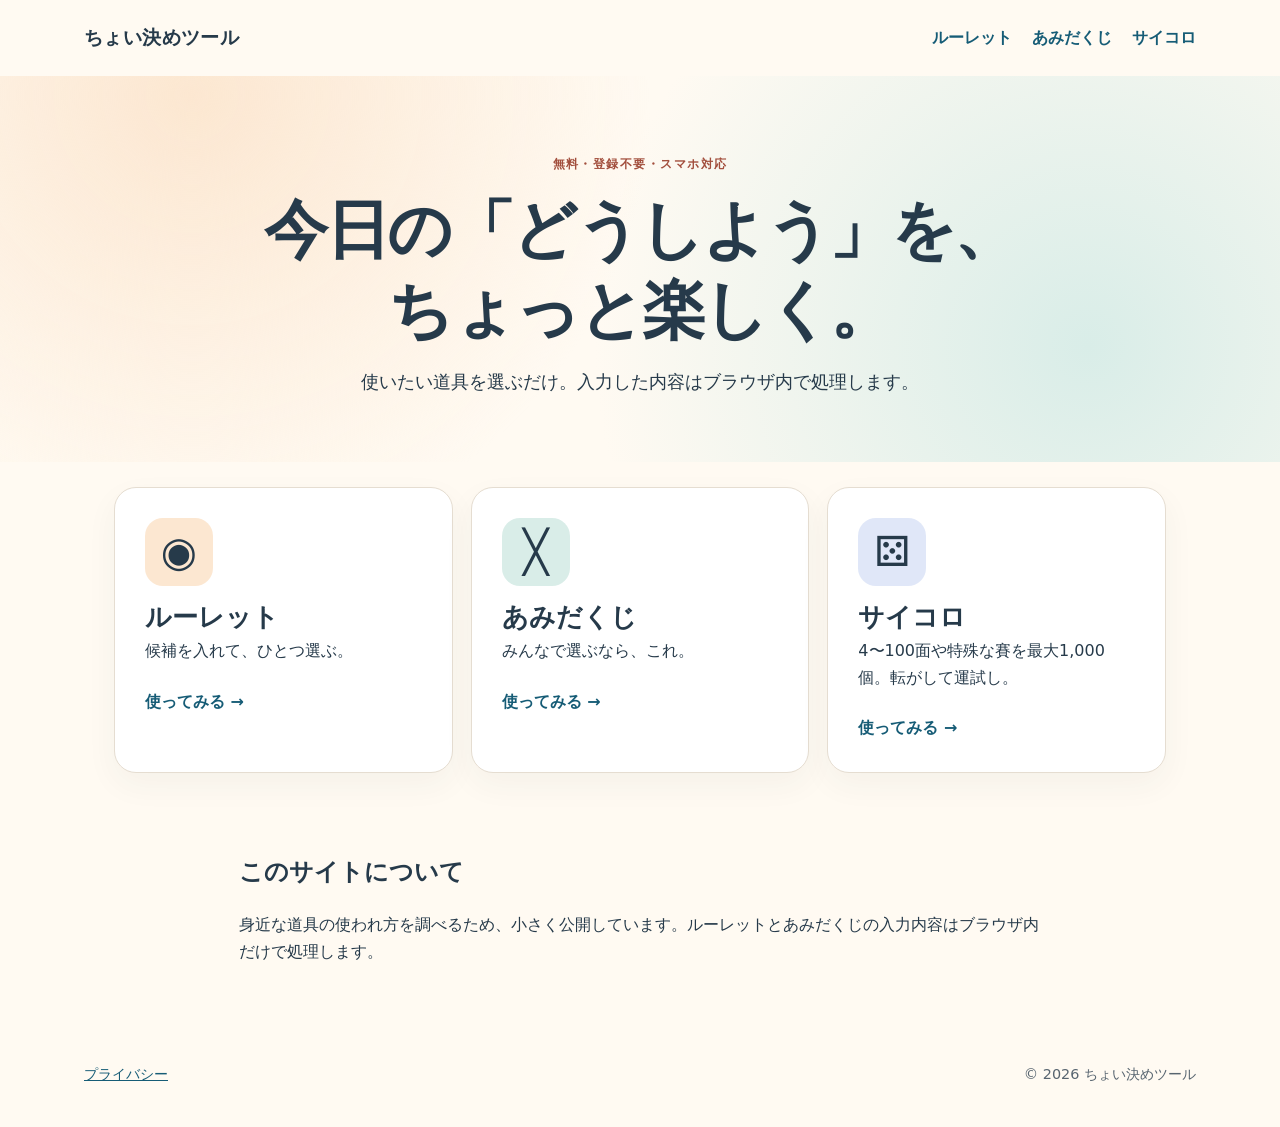
==== commit 93efa66f: "Allow up to 1000 dice with compact crowd view" ====
--- a/index.html
+++ b/index.html
@@ -17,7 +17,7 @@
     <div class="tool-grid">
       <a class="tool-card" href="./roulette.html"><span class="tool-icon">◉</span><h2>ルーレット</h2><p>候補を入れて、ひとつ選ぶ。</p><strong>使ってみる →</strong></a>
       <a class="tool-card" href="./amidaku.html"><span class="tool-icon">╳</span><h2>あみだくじ</h2><p>みんなで選ぶなら、これ。</p><strong>使ってみる →</strong></a>
-      <a class="tool-card" href="./dice.html"><span class="tool-icon">⚄</span><h2>サイコロ</h2><p>4〜100面や特殊な賽を最大100個。転がして運試し。</p><strong>使ってみる →</strong></a>
+      <a class="tool-card" href="./dice.html"><span class="tool-icon">⚄</span><h2>サイコロ</h2><p>4〜100面や特殊な賽を最大1,000個。転がして運試し。</p><strong>使ってみる →</strong></a>
     </div>
     <section class="about"><h2>このサイトについて</h2><p>身近な道具の使われ方を調べるため、小さく公開しています。ルーレットとあみだくじの入力内容はブラウザ内だけで処理します。</p></section>
   </main>
--- a/assets/style.css
+++ b/assets/style.css
@@ -84,6 +84,15 @@
 #dice.many-dice .result-panel{padding:12px 20px}
 #dice.many-dice .result-label{margin-top:3px}
 #dice.many-dice .result{font-size:1.3rem;margin:2px 0}
+#dice.crowd-dice .dice-faces{gap:2px}
+#dice.crowd-dice .dice-faces .die{width:28px;height:28px;border-radius:5px;font-size:.78rem;filter:none}
+#dice.crowd-dice .dice-faces .die-custom{font-size:.56rem}
+#dice.wall-dice .dice-faces .die{width:18px;height:18px;border-radius:3px;font-size:.64rem}
+#dice.wall-dice .dice-faces .die-custom{font-size:.4rem}
+#dice.wall-dice .dice-faces{max-height:36dvh;overflow:auto;align-content:flex-start}
+#dice.crowd-dice .dice-faces .die.rolling{animation:none}
+#dice.crowd-dice .dice-faces.rolling{animation:crowd-shake 1.3s ease-out both}
+@keyframes crowd-shake{0%,30%,60%{transform:translate(-3px,-5px)}15%,45%,75%{transform:translate(3px,3px)}100%{transform:none}}
 #dice-roll-details{font-size:.84rem;max-width:100%;text-align:left}
 #dice-roll-details summary{cursor:pointer;font-weight:700;color:#165c76}
 #dice-roll-list{overflow-wrap:anywhere;margin:4px 0;line-height:1.5}
